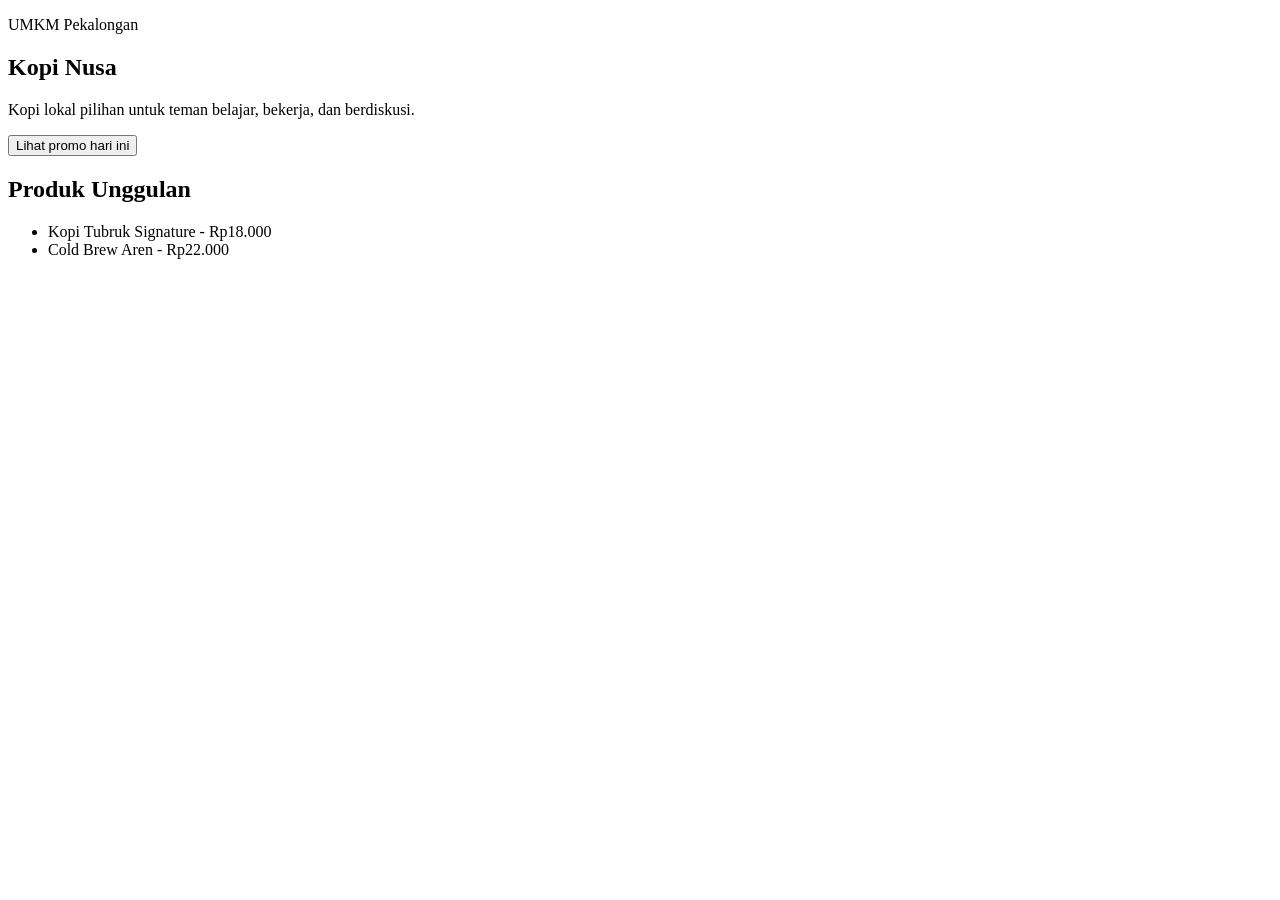
==== index.html @ a53672b3 "Initial commit" ====
<!doctype html>
<html lang="id">
  <head>
    <meta charset="utf-8" />
    <meta name="viewport" content="width=device-width, initial-scale=1" />
    <title>Kopi Nusa - Website UMKM</title>
    <link rel="stylesheet" href="css/style.css" />
  </head>
  <body>
    <main class="page">
      <section class="hero">
        <p class="eyebrow">UMKM Pekalongan</p>
        <h1>Kopi Nusa</h1>
        <p>Kopi lokal pilihan untuk teman belajar, bekerja, dan berdiskusi.</p>
        <button id="promoButton" type="button">Lihat promo hari ini</button>
      </section>

      <section aria-labelledby="produk-title">
        <h2 id="produk-title">Produk Unggulan</h2>
        <ul class="products">
          <li>Kopi Tubruk Signature - Rp18.000</li>
          <li>Cold Brew Aren - Rp22.000</li>
        </ul>
      </section>
    </main>
    <script src="js/script.js"></script>
  </body>
</html>
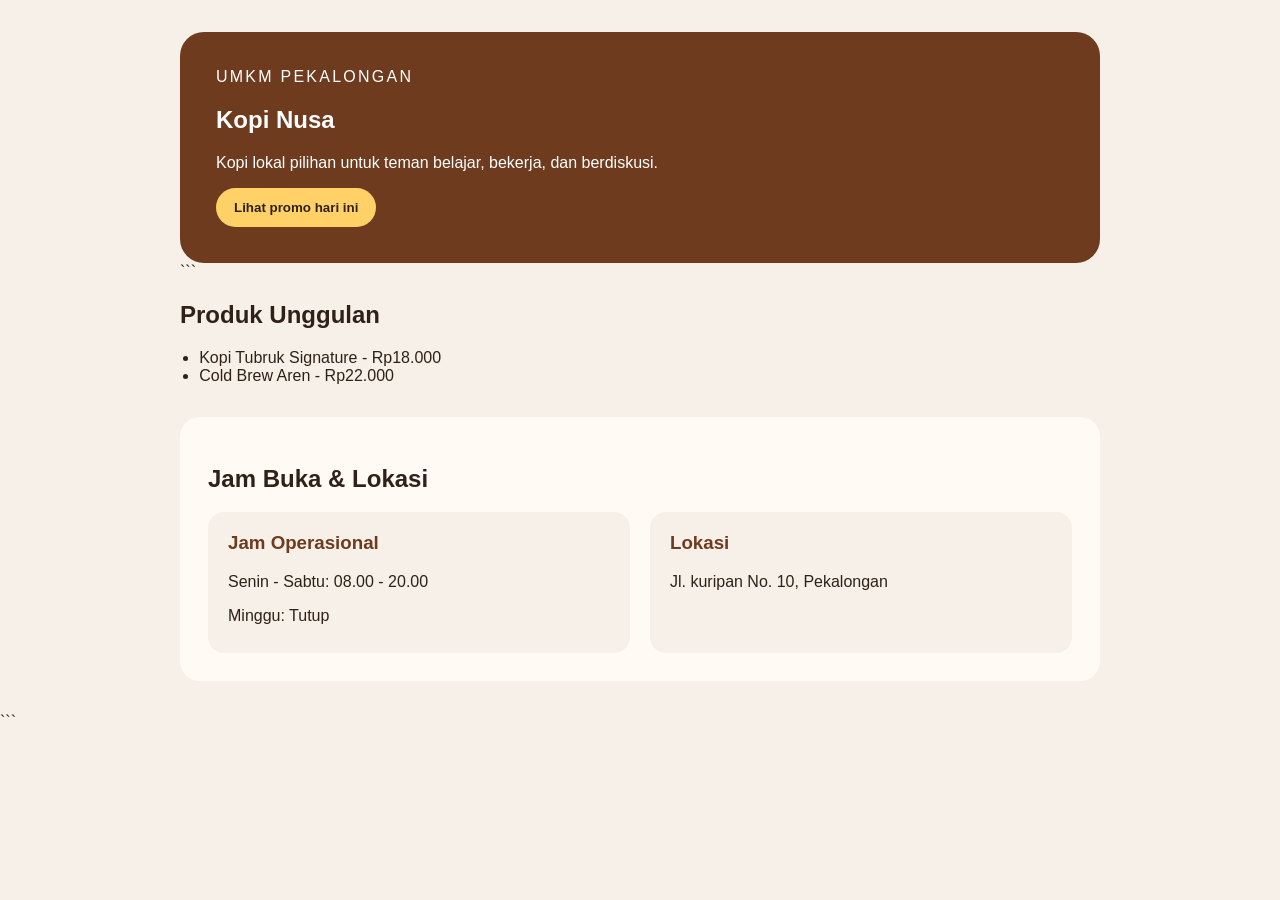
==== commit 30ff7f15: "Tambah informasi jam buka dan lokasi" ====
--- a/index.html
+++ b/index.html
@@ -1,4 +1,5 @@
 <!doctype html>
+
 <html lang="id">
   <head>
     <meta charset="utf-8" />
@@ -15,14 +16,35 @@
         <button id="promoButton" type="button">Lihat promo hari ini</button>
       </section>
 
-      <section aria-labelledby="produk-title">
-        <h2 id="produk-title">Produk Unggulan</h2>
-        <ul class="products">
-          <li>Kopi Tubruk Signature - Rp18.000</li>
-          <li>Cold Brew Aren - Rp22.000</li>
-        </ul>
-      </section>
-    </main>
-    <script src="js/script.js"></script>
+```
+  <section aria-labelledby="produk-title">
+    <h2 id="produk-title">Produk Unggulan</h2>
+    <ul class="products">
+      <li>Kopi Tubruk Signature - Rp18.000</li>
+      <li>Cold Brew Aren - Rp22.000</li>
+    </ul>
+  </section>
+
+  <section class="business-info-section" aria-labelledby="info-title">
+    <h2 id="info-title">Jam Buka & Lokasi</h2>
+
+    <div class="business-info">
+      <div class="info-card">
+        <h3>Jam Operasional</h3>
+        <p>Senin - Sabtu: 08.00 - 20.00</p>
+        <p>Minggu: Tutup</p>
+      </div>
+
+      <div class="info-card">
+        <h3>Lokasi</h3>
+        <p>Jl. kuripan No. 10, Pekalongan</p>
+      </div>
+    </div>
+  </section>
+</main>
+
+<script src="js/script.js"></script>
+```
+
   </body>
-</html>+</html>
--- a/css/style.css
+++ b/css/style.css
@@ -0,0 +1,69 @@
+body {
+  margin: 0;
+  color: #2f2118;
+  background: #f6f0e8;
+  font-family: Arial, sans-serif;
+}
+
+.page {
+  max-width: 920px;
+  margin: 0 auto;
+  padding: 32px 20px;
+}
+
+.hero {
+  padding: 36px;
+  color: white;
+  background: #6f3b1f;
+  border-radius: 24px;
+}
+
+.eyebrow {
+  margin: 0 0 8px;
+  letter-spacing: 0.14em;
+  text-transform: uppercase;
+}
+
+.products {
+  padding-left: 1.2rem;
+}
+
+button {
+  padding: 12px 18px;
+  color: #2f2118;
+  font-weight: 700;
+  cursor: pointer;
+  background: #ffd166;
+  border: 0;
+  border-radius: 999px;
+}
+
+.business-info-section {
+margin-top: 32px;
+padding: 28px;
+background: #fffaf3;
+border-radius: 20px;
+}
+
+.business-info {
+display: flex;
+gap: 20px;
+flex-wrap: wrap;
+}
+
+.info-card {
+flex: 1;
+min-width: 240px;
+padding: 20px;
+background: #f6f0e8;
+border-radius: 16px;
+}
+
+.info-card h3 {
+margin-top: 0;
+color: #6f3b1f;
+}
+
+.info-card p {
+margin-bottom: 8px;
+}
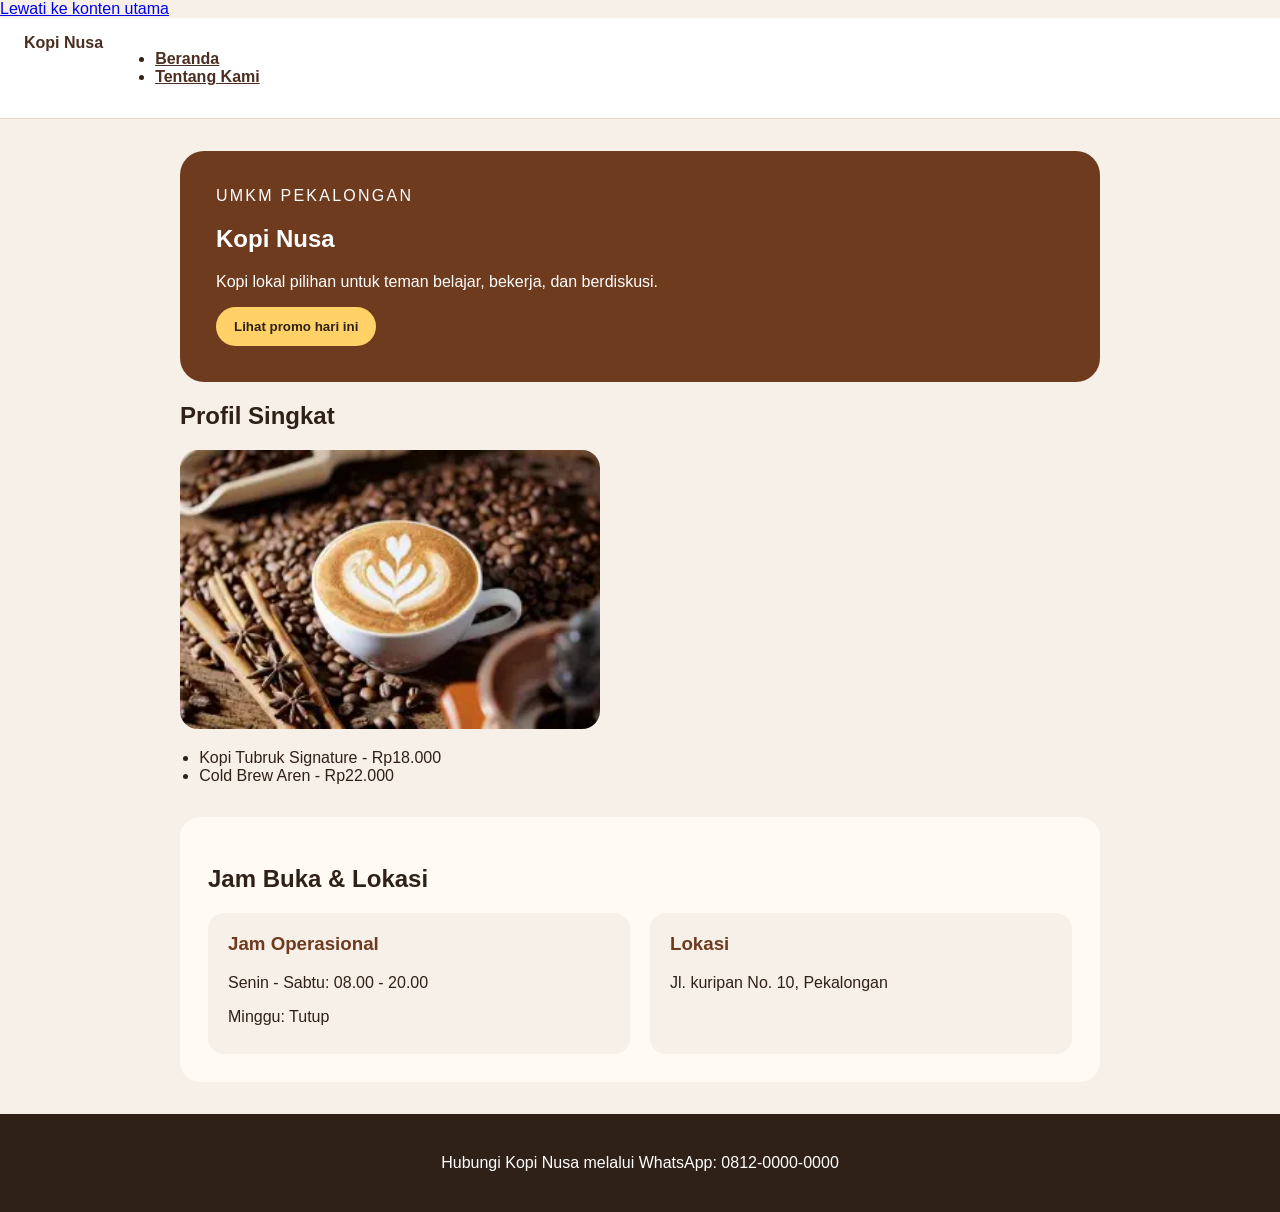
==== commit 8d060a1c: "menambahkan gambar dan halaman tentang" ====
--- a/index.html
+++ b/index.html
@@ -7,7 +7,18 @@
     <title>Kopi Nusa - Website UMKM</title>
     <link rel="stylesheet" href="css/style.css" />
   </head>
+  
   <body>
+  <a class="skip-link" href="#konten">Lewati ke konten utama</a>
+    <header class="site-header">
+      <nav class="nav" aria-label="Navigasi utama">
+        <a class="brand" href="index.html">Kopi Nusa</a>
+        <ul>
+          <li><a href="index.html">Beranda</a></li>
+          <li><a aria-current="page" href="tentang.html">Tentang Kami</a></li>
+        </ul>
+      </nav>
+    </header>
     <main class="page">
       <section class="hero">
         <p class="eyebrow">UMKM Pekalongan</p>
@@ -16,15 +27,16 @@
         <button id="promoButton" type="button">Lihat promo hari ini</button>
       </section>
 
-```
-  <section aria-labelledby="produk-title">
-    <h2 id="produk-title">Produk Unggulan</h2>
+       <section id="profil" aria-labelledby="profil-title">
+    <h2 id="profil-title">Profil Singkat</h2>
+    <img class="profile-image" src="image/kopi.webp" alt="Secangkir kopi hitam di atas meja kayu" />
+
+    </section>
     <ul class="products">
       <li>Kopi Tubruk Signature - Rp18.000</li>
       <li>Cold Brew Aren - Rp22.000</li>
     </ul>
-  </section>
-
+   
   <section class="business-info-section" aria-labelledby="info-title">
     <h2 id="info-title">Jam Buka & Lokasi</h2>
 
@@ -42,9 +54,12 @@
     </div>
   </section>
 </main>
+<footer id="kontak" class="site-footer">
+  <p>Hubungi Kopi Nusa melalui WhatsApp: 0812-0000-0000</p>
+</footer>
 
 <script src="js/script.js"></script>
-```
+
 
   </body>
-</html>
+</html>
--- a/css/style.css
+++ b/css/style.css
@@ -3,6 +3,40 @@
   color: #2f2118;
   background: #f6f0e8;
   font-family: Arial, sans-serif;
+}
+
+.site-header {
+  position: sticky;
+  top: 0;
+  display: flex;
+  justify-content: space-between;
+  gap: 16px;
+  align-items: center;
+  padding: 16px 24px;
+  background: white;
+  border-bottom: 1px solid #ead8c3;
+}
+
+.brand {
+  color: #4b2e21;
+  font-weight: 800;
+  text-decoration: none;
+}
+
+nav {
+  display: flex;
+  gap: 12px;
+  flex-wrap: wrap;
+}
+
+nav a {
+  color: #4b2e21;
+  font-weight: 700;
+}
+
+a:focus-visible {
+  outline: 3px solid #ffd166;
+  outline-offset: 4px;
 }
 
 .page {
@@ -23,6 +57,15 @@
   letter-spacing: 0.14em;
   text-transform: uppercase;
 }
+
+.profile-image {
+  width: 100%;
+  max-width: 420px;
+  border-radius: 18px;
+  object-fit: cover;
+}
+
+
 
 .products {
   padding-left: 1.2rem;
@@ -67,3 +110,10 @@
 .info-card p {
 margin-bottom: 8px;
 }
+
+.site-footer {
+  padding: 24px;
+  background: #2f2118;
+  color: white;
+  text-align: center;
+}
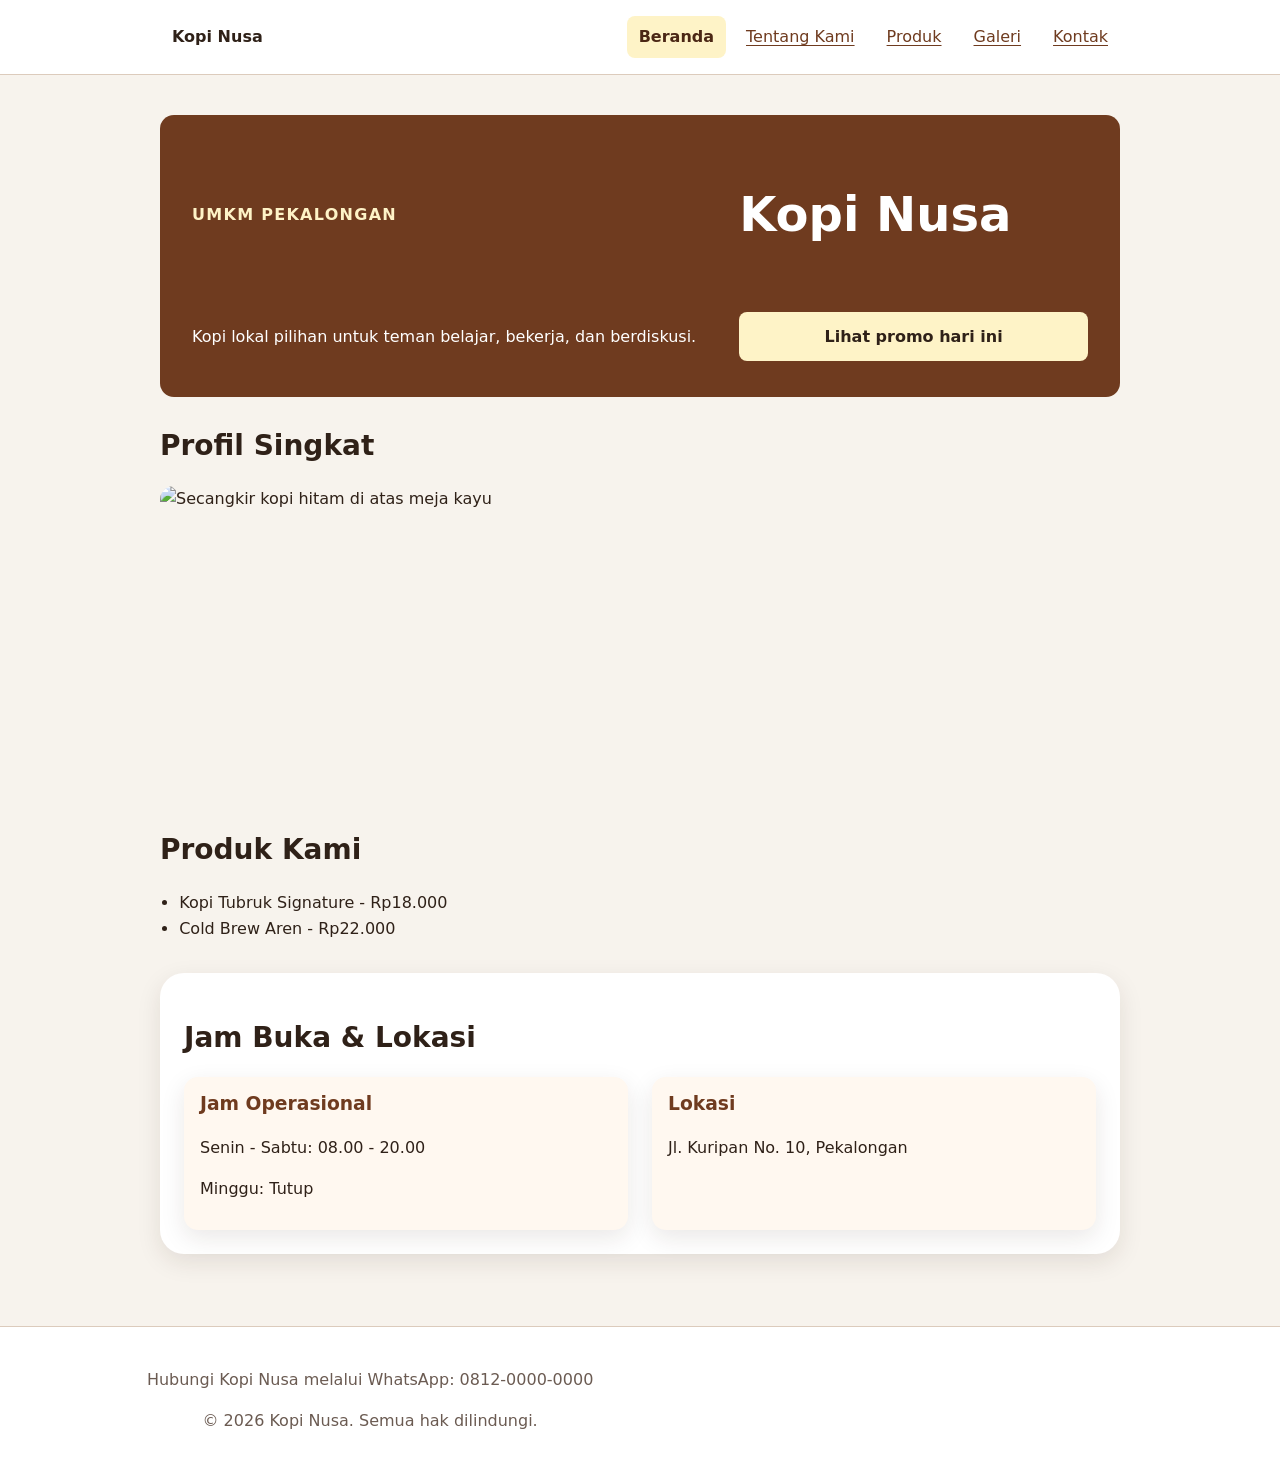
==== commit db33be15: "feat: terapkan responsive mobile-first" ====
--- a/index.html
+++ b/index.html
@@ -1,65 +1,90 @@
+
 <!doctype html>
-
 <html lang="id">
   <head>
     <meta charset="utf-8" />
+
+    <!-- Pengaturan tampilan responsif -->
     <meta name="viewport" content="width=device-width, initial-scale=1" />
+    
     <title>Kopi Nusa - Website UMKM</title>
     <link rel="stylesheet" href="css/style.css" />
   </head>
-  
+
   <body>
-  <a class="skip-link" href="#konten">Lewati ke konten utama</a>
+    <a class="skip-link" href="#konten">Lewati ke konten utama</a>
+
     <header class="site-header">
       <nav class="nav" aria-label="Navigasi utama">
         <a class="brand" href="index.html">Kopi Nusa</a>
         <ul>
-          <li><a href="index.html">Beranda</a></li>
-          <li><a aria-current="page" href="tentang.html">Tentang Kami</a></li>
+          <li><a aria-current="page" href="index.html">Beranda</a></li>
+          <li><a href="tentang.html">Tentang Kami</a></li>
+          <li><a href="produk.html">Produk</a></li>
+          <li><a href="galeri.html">Galeri</a></li>
+          <li><a href="kontak.html">Kontak</a></li>
         </ul>
       </nav>
     </header>
-    <main class="page">
+
+    <main id="konten" class="page">
       <section class="hero">
         <p class="eyebrow">UMKM Pekalongan</p>
         <h1>Kopi Nusa</h1>
-        <p>Kopi lokal pilihan untuk teman belajar, bekerja, dan berdiskusi.</p>
-        <button id="promoButton" type="button">Lihat promo hari ini</button>
+        <p>
+          Kopi lokal pilihan untuk teman belajar, bekerja, dan berdiskusi.
+        </p>
+        <button id="promoButton" type="button">
+          Lihat promo hari ini
+        </button>
       </section>
 
-       <section id="profil" aria-labelledby="profil-title">
-    <h2 id="profil-title">Profil Singkat</h2>
-    <img class="profile-image" src="image/kopi.webp" alt="Secangkir kopi hitam di atas meja kayu" />
+      <section id="profil" aria-labelledby="profil-title">
+        <h2 id="profil-title">Profil Singkat</h2>
+        <img
+          class="profile-image"
+          src="gallery/kopi.webp"
+          alt="Secangkir kopi hitam di atas meja kayu"
+        />
+      </section>
 
-    </section>
-    <ul class="products">
-      <li>Kopi Tubruk Signature - Rp18.000</li>
-      <li>Cold Brew Aren - Rp22.000</li>
-    </ul>
-   
-  <section class="business-info-section" aria-labelledby="info-title">
-    <h2 id="info-title">Jam Buka & Lokasi</h2>
+      <section aria-labelledby="produk-title">
+        <h2 id="produk-title">Produk Kami</h2>
+        <ul class="products">
+          <li>Kopi Tubruk Signature - Rp18.000</li>
+          <li>Cold Brew Aren - Rp22.000</li>
+        </ul>
+      </section>
 
-    <div class="business-info">
-      <div class="info-card">
-        <h3>Jam Operasional</h3>
-        <p>Senin - Sabtu: 08.00 - 20.00</p>
-        <p>Minggu: Tutup</p>
-      </div>
+      <section
+        class="business-info-section"
+        aria-labelledby="info-title"
+      >
+        <h2 id="info-title">Jam Buka &amp; Lokasi</h2>
 
-      <div class="info-card">
-        <h3>Lokasi</h3>
-        <p>Jl. kuripan No. 10, Pekalongan</p>
-      </div>
-    </div>
-  </section>
-</main>
-<footer id="kontak" class="site-footer">
-  <p>Hubungi Kopi Nusa melalui WhatsApp: 0812-0000-0000</p>
-</footer>
+        <div class="business-info">
+          <div class="info-card">
+            <h3>Jam Operasional</h3>
+            <p>Senin - Sabtu: 08.00 - 20.00</p>
+            <p>Minggu: Tutup</p>
+          </div>
 
-<script src="js/script.js"></script>
+          <div class="info-card">
+            <h3>Lokasi</h3>
+            <p>Jl. Kuripan No. 10, Pekalongan</p>
+          </div>
+        </div>
+      </section>
+    </main>
 
+    <footer id="kontak" class="site-footer">
+      <p>
+        Hubungi Kopi Nusa melalui WhatsApp:
+        0812-0000-0000
+      </p>
+      <p>&copy; 2026 Kopi Nusa. Semua hak dilindungi.</p>
+    </footer>
 
+    <script src="js/script.js"></script>
   </body>
-</html>+</html>
--- a/css/style.css
+++ b/css/style.css
@@ -1,119 +1,885 @@
+:root {
+  /* Color tokens */
+  --color-primary: #6f3b1f;
+  --color-primary-dark: #4b2e21;
+  --color-primary-strong: #4b2715;
+  --color-background: #f7f3ed;
+  --color-surface: #ffffff;
+  --color-surface-soft: #fff8f0;
+  --color-text: #2f2118;
+  --color-text-muted: #6b5b51;
+  --color-muted: #6b5b52;
+  --color-border: #dccbbc;
+  --color-accent: #ffd166;
+  --color-header: #ffffff;
+  --color-focus: #1d4ed8;
+
+  /* Spacing tokens */
+  --space-1: 0.5rem;
+  --space-2: 0.75rem;
+  --space-3: 1rem;
+  --space-4: 1.5rem;
+  --space-5: 2rem;
+
+  /* Radius tokens */
+  --radius-sm: 0.5rem;
+  --radius-md: 0.875rem;
+  --radius-lg: 24px;
+  --radius-pill: 999px;
+
+  /* Shadow token */
+  --shadow-card: 0 0.5rem 1.5rem rgb(47 33 24 / 0.1);
+}
+
+/* Box model */
+*,
+*::before,
+*::after {
+  box-sizing: border-box;
+}
+
+/* Base */
+html {
+  color-scheme: light;
+  scroll-behavior: smooth;
+  -webkit-text-size-adjust: 100%;
+}
+
 body {
   margin: 0;
-  color: #2f2118;
-  background: #f6f0e8;
-  font-family: Arial, sans-serif;
+  min-width: 0;
+  color: var(--color-text);
+  background: var(--color-background);
+  font-family: system-ui, -apple-system, BlinkMacSystemFont,
+    "Segoe UI", sans-serif;
+  font-size: 1rem;
+  line-height: 1.6;
+}
+
+/* Media responsif */
+img,
+video,
+iframe,
+svg {
+  max-width: 100%;
+}
+
+img,
+video {
+  display: block;
+  height: auto;
+}
+
+img {
+  border-radius: var(--radius-md);
+}
+
+.profile-image {
+  width: 100%;
+  max-width: 420px;
+  aspect-ratio: 4 / 3;
+  object-fit: cover;
+}
+
+/* Elemen dengan teks panjang */
+p,
+li,
+td,
+th,
+a,
+button,
+label {
+  overflow-wrap: anywhere;
+}
+
+/* Links */
+a {
+  color: var(--color-primary);
+  text-underline-offset: 0.2em;
+}
+
+a:hover {
+  color: var(--color-primary-strong);
+}
+
+/* Skip link */
+.skip-link {
+  position: absolute;
+  top: -5rem;
+  left: var(--space-3);
+  z-index: 1000;
+  max-width: calc(100% - 2rem);
+  padding: var(--space-2) var(--space-3);
+  color: var(--color-surface);
+  background: var(--color-text);
+  border-radius: var(--radius-sm);
+}
+
+.skip-link:focus {
+  top: var(--space-3);
+}
+
+/* Keyboard focus */
+:focus-visible {
+  outline: 3px solid var(--color-focus);
+  outline-offset: 3px;
+}
+
+/* Header and footer */
+.site-header,
+.site-footer,
+.footer {
+  padding: var(--space-3) var(--space-4);
+  background: var(--color-surface);
+  border-bottom: 1px solid var(--color-border);
 }
 
 .site-header {
   position: sticky;
   top: 0;
+  z-index: 100;
+}
+
+.site-footer,
+.footer {
+  margin-top: var(--space-5);
+  padding: var(--space-4);
+  color: var(--color-muted);
+  text-align: center;
+  border-top: 1px solid var(--color-border);
+  border-bottom: 0;
+}
+
+/* Navigation and page layout */
+.nav,
+.page {
+  width: min(100% - 2rem, 60rem);
+  margin-inline: auto;
+}
+
+.page {
+  min-width: 0;
+  padding-block: clamp(1.5rem, 4vw, 2.5rem);
+}
+
+/* Navigation: mobile first */
+.nav {
   display: flex;
-  justify-content: space-between;
-  gap: 16px;
-  align-items: center;
-  padding: 16px 24px;
-  background: white;
-  border-bottom: 1px solid #ead8c3;
+  flex-direction: column;
+  align-items: flex-start;
+  gap: var(--space-3);
 }
 
 .brand {
-  color: #4b2e21;
+  display: inline-block;
+  margin-bottom: 0;
+  color: var(--color-text);
   font-weight: 800;
   text-decoration: none;
 }
 
-nav {
+.nav ul {
   display: flex;
-  gap: 12px;
+  flex-direction: column;
   flex-wrap: wrap;
-}
-
-nav a {
-  color: #4b2e21;
+  gap: var(--space-1);
+  width: 100%;
+  padding: 0;
+  margin: 0;
+  list-style: none;
+}
+
+.nav li {
+  min-width: 0;
+  margin: 0;
+}
+
+.nav a {
+  display: inline-block;
+  max-width: 100%;
+  padding: var(--space-1) var(--space-2);
+  border-radius: var(--radius-sm);
+}
+
+.nav a[aria-current="page"] {
+  color: var(--color-primary-strong);
   font-weight: 700;
-}
-
-a:focus-visible {
-  outline: 3px solid #ffd166;
-  outline-offset: 4px;
-}
-
-.page {
-  max-width: 920px;
-  margin: 0 auto;
-  padding: 32px 20px;
-}
-
+  text-decoration: none;
+  background: #fef3c7;
+}
+
+/* Hero */
 .hero {
-  padding: 36px;
-  color: white;
-  background: #6f3b1f;
-  border-radius: 24px;
+  display: grid;
+  grid-template-columns: minmax(0, 1fr);
+  gap: var(--space-4);
+  min-width: 0;
+  padding: var(--space-4);
+  color: var(--color-surface);
+  background: var(--color-primary);
+  border-radius: var(--radius-md);
+}
+
+.hero .eyebrow {
+  color: #fef3c7;
+}
+
+/* Headings */
+h1,
+h2,
+h3 {
+  line-height: 1.2;
+  text-wrap: balance;
+  overflow-wrap: anywhere;
+}
+
+h1 {
+  font-size: clamp(2rem, 6vw, 3rem);
+}
+
+h2 {
+  font-size: clamp(1.35rem, 3vw, 1.75rem);
+}
+
+/* Readability */
+p,
+li {
+  max-width: 68ch;
 }
 
 .eyebrow {
-  margin: 0 0 8px;
-  letter-spacing: 0.14em;
+  color: var(--color-primary);
+  font-weight: 800;
+  letter-spacing: 0.08em;
   text-transform: uppercase;
 }
 
-.profile-image {
-  width: 100%;
-  max-width: 420px;
-  border-radius: 18px;
-  object-fit: cover;
-}
-
-
-
+/* Price */
+.price {
+  color: var(--color-primary-strong);
+  font-weight: 800;
+}
+
+/* Buttons */
+.button,
+button {
+  display: inline-block;
+  max-width: 100%;
+  padding: var(--space-2) var(--space-3);
+  color: var(--color-surface);
+  font: inherit;
+  font-weight: 700;
+  text-align: center;
+  text-decoration: none;
+  cursor: pointer;
+  background: var(--color-primary);
+  border: 0;
+  border-radius: var(--radius-sm);
+}
+
+.button:hover,
+button:hover {
+  color: var(--color-surface);
+  background: var(--color-primary-strong);
+}
+
+/* Hero button */
+.hero button {
+  color: var(--color-text);
+  background: #fef3c7;
+}
+
+.hero button:hover {
+  color: var(--color-text);
+  background: #fde68a;
+}
+
+/* Cards and forms */
+.product-card,
+.media-card,
+form {
+  min-width: 0;
+  margin-block: var(--space-3);
+  padding: var(--space-3);
+  background: var(--color-surface);
+  border: 1px solid var(--color-border);
+  border-radius: var(--radius-md);
+  box-shadow: var(--shadow-card);
+}
+
+/* Figures and captions */
+figure {
+  min-width: 0;
+  margin-inline: 0;
+  margin-bottom: var(--space-4);
+}
+
+figcaption,
+caption {
+  color: var(--color-muted);
+}
+
+figcaption {
+  margin-top: var(--space-2);
+}
+
+/* Products */
 .products {
   padding-left: 1.2rem;
 }
 
-button {
-  padding: 12px 18px;
-  color: #2f2118;
+/* Business information */
+.business-info-section {
+  min-width: 0;
+  margin-top: var(--space-5);
+  padding: var(--space-3);
+  background: var(--color-surface);
+  border-radius: var(--radius-lg);
+  box-shadow: var(--shadow-card);
+}
+
+.business-info {
+  display: flex;
+  flex-wrap: wrap;
+  gap: var(--space-4);
+  min-width: 0;
+}
+
+.info-card {
+  flex: 1 1 240px;
+  min-width: 0;
+  padding: var(--space-3);
+  background: var(--color-surface-soft);
+  border-radius: var(--radius-md);
+  box-shadow: var(--shadow-card);
+}
+
+.info-card h3 {
+  margin-top: 0;
+  color: var(--color-primary);
+}
+
+.info-card p {
+  margin-bottom: var(--space-2);
+}
+
+/* Tables */
+table {
+  width: 100%;
+  border-collapse: collapse;
+}
+
+caption {
+  margin-bottom: var(--space-2);
   font-weight: 700;
-  cursor: pointer;
-  background: #ffd166;
-  border: 0;
-  border-radius: 999px;
-}
-
-.business-info-section {
-margin-top: 32px;
-padding: 28px;
-background: #fffaf3;
-border-radius: 20px;
-}
-
-.business-info {
-display: flex;
-gap: 20px;
-flex-wrap: wrap;
-}
-
-.info-card {
-flex: 1;
-min-width: 240px;
-padding: 20px;
-background: #f6f0e8;
-border-radius: 16px;
-}
-
-.info-card h3 {
-margin-top: 0;
-color: #6f3b1f;
-}
-
-.info-card p {
-margin-bottom: 8px;
-}
-
-.site-footer {
-  padding: 24px;
-  background: #2f2118;
-  color: white;
-  text-align: center;
+  text-align: left;
+}
+
+th,
+td {
+  padding: var(--space-2);
+  text-align: left;
+  border: 1px solid var(--color-border);
+}
+
+th {
+  background: var(--color-surface-soft);
+}
+
+/* Responsive table wrapper */
+.table-scroll {
+  width: 100%;
+  max-width: 100%;
+  min-width: 0;
+  overflow-x: auto;
+  -webkit-overflow-scrolling: touch;
+  border-radius: var(--radius-md);
+}
+
+.table-scroll:focus-visible {
+  outline: 3px solid var(--color-focus);
+  outline-offset: 3px;
+}
+
+.table-scroll table {
+  width: 100%;
+  min-width: 40rem;
+  margin-block: 0;
+  background: var(--color-surface);
+  border: 1px solid var(--color-border);
+  border-radius: var(--radius-md);
+  box-shadow: var(--shadow-card);
+}
+
+/* Forms */
+form,
+pre {
+  min-width: 0;
+  padding: var(--space-3);
+  background: var(--color-surface);
+  border: 1px solid var(--color-border);
+  border-radius: var(--radius-md);
+  box-shadow: var(--shadow-card);
+}
+
+.field {
+  min-width: 0;
+  margin-bottom: var(--space-3);
+}
+
+.field label,
+legend {
+  display: block;
+  margin-bottom: var(--space-1);
+  font-weight: 700;
+}
+
+.field input,
+.field select,
+.field textarea {
+  display: block;
+  width: 100%;
+  min-width: 0;
+  max-width: 100%;
+  padding: var(--space-2);
+  color: var(--color-text);
+  font: inherit;
+  background: var(--color-surface);
+  border: 1px solid var(--color-border);
+  border-radius: var(--radius-sm);
+}
+
+input[type="radio"],
+input[type="checkbox"] {
+  width: auto;
+  accent-color: var(--color-primary);
+}
+
+fieldset {
+  min-width: 0;
+  margin: 0 0 var(--space-3);
+  padding: var(--space-3);
+  border: 1px solid var(--color-border);
+  border-radius: var(--radius-sm);
+}
+
+fieldset label {
+  display: block;
+  margin-bottom: var(--space-1);
+}
+
+#preview-form {
+  min-width: 0;
+  overflow-wrap: anywhere;
+  padding: var(--space-3);
+  white-space: pre-wrap;
+  background: var(--color-surface);
+  border: 1px solid var(--color-border);
+  border-radius: var(--radius-sm);
+}
+
+/* Gallery: mobile first */
+.gallery-list,
+.gallery-grid {
+  display: grid;
+  grid-template-columns: minmax(0, 1fr);
+  gap: var(--space-3);
+  min-width: 0;
+}
+
+.media-card {
+  min-width: 0;
+  margin: 0;
+  padding: var(--space-3);
+}
+
+.media-card img {
+  width: 100%;
+  aspect-ratio: 4 / 3;
+  object-fit: cover;
+  border-radius: var(--radius-md);
+}
+
+.media-card figcaption {
+  margin-top: var(--space-2);
+  color: var(--color-muted);
+}
+
+/* Product grid: mobile first */
+.product-grid {
+  display: grid;
+  grid-template-columns: minmax(0, 1fr);
+  align-items: stretch;
+  gap: var(--space-3);
+  min-width: 0;
+  margin-top: var(--space-4);
+}
+
+.product-grid .product-item {
+  position: relative;
+  display: flex;
+  flex-direction: column;
+  min-width: 0;
+  margin: 0;
+  padding: var(--space-4);
+  background: var(--color-surface);
+  border: 1px solid var(--color-border);
+  border-radius: var(--radius-md);
+  box-shadow: none;
+}
+
+.product-item h2 {
+  margin: 0 0 var(--space-3);
+  padding-right: var(--space-3);
+  color: var(--color-text);
+  font-size: clamp(1.2rem, 3vw, 1.5rem);
+  line-height: 1.3;
+}
+
+.product-item p {
+  margin: 0 0 var(--space-3);
+}
+
+.product-card-footer {
+  display: flex;
+  align-items: center;
+  justify-content: space-between;
+  flex-wrap: wrap;
+  gap: var(--space-2);
+  min-width: 0;
+  margin-top: auto;
+  padding-top: var(--space-2);
+}
+
+.product-item .price {
+  color: var(--color-text);
+  font-size: 1.125rem;
+}
+
+.product-item .button-detail {
+  display: inline-block;
+  padding: var(--space-2) var(--space-3);
+  color: var(--color-primary);
+  background: transparent;
+  border: 1px solid var(--color-primary);
+  border-radius: var(--radius-sm);
+  text-decoration: none;
+  white-space: normal;
+}
+
+.product-item .button-detail:hover {
+  color: var(--color-surface);
+  background: var(--color-primary);
+}
+
+.product-badge {
+  position: absolute;
+  top: var(--space-2);
+  right: var(--space-2);
+  max-width: calc(100% - 2rem);
+  padding: 0.25rem 0.65rem;
+  color: var(--color-text);
+  background: var(--color-accent);
+  border-radius: var(--radius-pill);
+  font-size: 0.875rem;
+  font-weight: 800;
+}
+
+/* Section spacing */
+#konten section + section {
+  margin-top: var(--space-5);
+}
+
+/* Audio */
+audio {
+  display: block;
+  max-width: 100%;
+}
+
+/* Breakpoint 1: navigasi dan galeri
+   Gejala: navigasi bertumpuk dan galeri terlalu sempit.
+   Hasil: navigasi dapat berjajar dan galeri memiliki 2 kolom. */
+@media (min-width: 42rem) {
+  .nav ul {
+    flex-direction: row;
+    width: auto;
+  }
+
+  .gallery-list,
+  .gallery-grid {
+    grid-template-columns: repeat(2, minmax(0, 1fr));
+  }
+}
+
+/* Breakpoint 2: kartu dan hero
+   Gejala: ruang horizontal mulai cukup untuk dua kolom.
+   Hasil: hero dan kartu produk memanfaatkan lebar layar. */
+@media (min-width: 48rem) {
+  .hero {
+    grid-template-columns: minmax(0, 1.2fr) minmax(0, 0.8fr);
+    padding: var(--space-5);
+  }
+
+  .product-grid {
+    grid-template-columns: repeat(2, minmax(0, 1fr));
+  }
+
+  .business-info-section {
+    padding: var(--space-4);
+  }
+}
+
+/* Breakpoint 3: desktop lebar */
+@media (min-width: 60rem) {
+  .nav {
+    flex-direction: row;
+    align-items: center;
+    justify-content: space-between;
+  }
+
+  .product-grid {
+    grid-template-columns: repeat(3, minmax(0, 1fr));
+  }
+}
+
+/* Layar sempit dan ponsel */
+@media (max-width: 600px) {
+  .site-header,
+  .site-footer,
+  .footer {
+    padding-inline: var(--space-2);
+  }
+
+  .hero {
+    padding: var(--space-3);
+  }
+
+  .business-info-section {
+    padding: var(--space-3);
+  }
+
+  .info-card {
+    flex-basis: 100%;
+  }
+
+  th,
+  td {
+    padding: var(--space-1);
+  }
+}
+
+/* Reduced motion accessibility */
+@media (prefers-reduced-motion: reduce) {
+  html {
+    scroll-behavior: auto;
+  }
+
+  *,
+  *::before,
+  *::after {
+    animation-duration: 0.01ms !important;
+    animation-iteration-count: 1 !important;
+    transition-duration: 0.01ms !important;
+  }
+}
+
+/* Mencegah elemen anak melampaui lebar parent */
+body {
+  min-width: 0;
+}
+
+.page {
+  width: min(100% - 2rem, 60rem);
+  padding-block: clamp(1.5rem, 4vw, 2.5rem);
+}
+
+img,
+video,
+iframe {
+  max-width: 100%;
+}
+
+img {
+  height: auto;
+}
+
+/* Ukuran teks fluida */
+h1 {
+  font-size: clamp(2rem, 5vw + 0.5rem, 3rem);
+}
+
+.product-item h2 {
+  font-size: clamp(1.15rem, 1.5vw + 0.75rem, 1.5rem);
+}
+
+/* Hero: satu kolom secara default */
+.hero {
+  display: grid;
+  grid-template-columns: minmax(0, 1fr);
+  gap: var(--space-4);
+  min-width: 0;
+}
+
+.hero-content,
+.hero-media {
+  min-width: 0;
+}
+
+.hero-media img {
+  display: block;
+  width: 100%;
+  aspect-ratio: 4 / 3;
+  object-fit: cover;
+}
+
+/* Grid produk: satu kolom di layar sempit */
+.product-grid {
+  grid-template-columns: minmax(0, 1fr);
+}
+
+.product-item {
+  min-width: 0;
+  overflow-wrap: anywhere;
+}
+
+.product-item .product-card-footer {
+  min-width: 0;
+}
+
+/* Galeri menggunakan nama class dari HTML */
+.gallery-list {
+  display: grid;
+  grid-template-columns: minmax(0, 1fr);
+  gap: var(--space-3);
+}
+
+.media-card {
+  min-width: 0;
+}
+
+.media-card img {
+  display: block;
+  width: 100%;
+  aspect-ratio: 4 / 3;
+  height: auto;
+  object-fit: cover;
+}
+
+/* Tabel hanya scroll di area tabel, bukan seluruh halaman */
+.table-scroll {
+  width: 100%;
+  max-width: 100%;
+  min-width: 0;
+  overflow-x: auto;
+  overscroll-behavior-x: contain;
+  -webkit-overflow-scrolling: touch;
+}
+
+.table-scroll table {
+  width: 100%;
+  min-width: 40rem;
+  margin-block: 0;
+}
+
+/* Form tidak boleh melampaui layar */
+form,
+fieldset,
+.field,
+.field input,
+.field select,
+.field textarea,
+#preview-form {
+  min-width: 0;
+  max-width: 100%;
+}
+
+.field input,
+.field select,
+.field textarea {
+  width: 100%;
+}
+
+#preview-form {
+  overflow-wrap: anywhere;
+}
+
+/* Breakpoint 1: navigasi dan galeri mulai melebar */
+@media (min-width: 42rem) {
+  .nav {
+    align-items: flex-start;
+  }
+
+  .nav ul {
+    flex-direction: row;
+  }
+
+  .gallery-list {
+    grid-template-columns: repeat(2, minmax(0, 1fr));
+  }
+}
+
+/* Breakpoint 2: hero dan produk untuk layar medium */
+@media (min-width: 48rem) {
+  .hero {
+    grid-template-columns: minmax(0, 1.2fr) minmax(0, 0.8fr);
+    align-items: center;
+  }
+
+  .product-grid {
+    grid-template-columns: repeat(2, minmax(0, 1fr));
+  }
+}
+
+/* Breakpoint 3: navigasi dan produk untuk layar lebar */
+@media (min-width: 60rem) {
+  .nav {
+    flex-direction: row;
+    align-items: center;
+    justify-content: space-between;
+  }
+
+  .product-grid {
+    grid-template-columns: repeat(3, minmax(0, 1fr));
+  }
+}
+
+/* Tetap nyaman pada layar kecil dan orientasi landscape */
+@media (max-width: 26rem) {
+  .site-header {
+    padding-inline: 0.5rem;
+  }
+
+  .nav,
+  .page {
+    width: min(100% - 1rem, 60rem);
+  }
+
+  .product-grid .product-item {
+    padding: var(--space-3);
+  }
+
+  .product-badge {
+    max-width: calc(100% - 1rem);
+    overflow-wrap: anywhere;
+  }
+
+  th,
+  td {
+    padding: 0.4rem;
+  }
+}
+
+/* Aksesibilitas: kurangi animasi jika diminta pengguna */
+@media (prefers-reduced-motion: reduce) {
+  html {
+    scroll-behavior: auto;
+  }
+
+  *,
+  *::before,
+  *::after {
+    animation-duration: 0.01ms !important;
+    animation-iteration-count: 1 !important;
+    transition-duration: 0.01ms !important;
+  }
 }
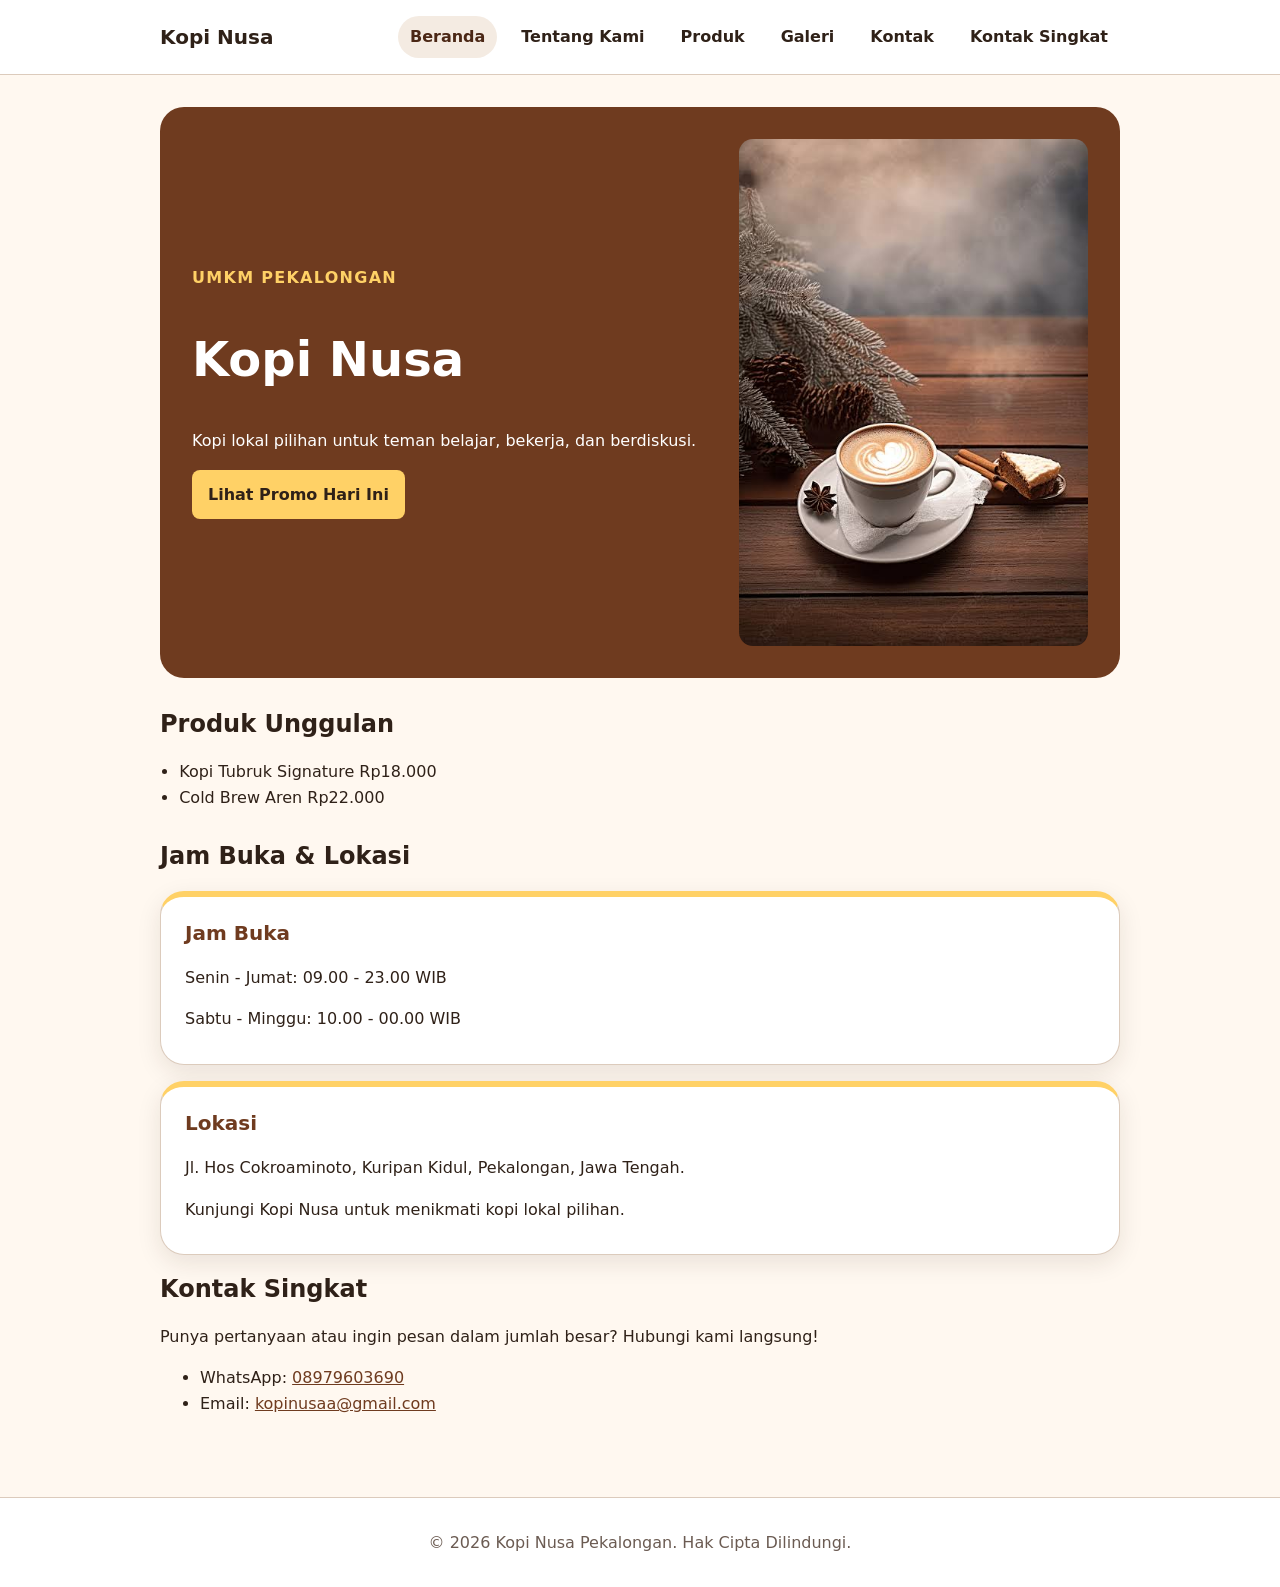
==== commit 551d1fad: "Update website Kopi Nusa" ====
--- a/index.html
+++ b/index.html
@@ -1,90 +1,186 @@
 
 <!doctype html>
 <html lang="id">
-  <head>
-    <meta charset="utf-8" />
+<head>
+  <meta charset="utf-8">
+  <meta name="viewport" content="width=device-width, initial-scale=1">
 
-    <!-- Pengaturan tampilan responsif -->
-    <meta name="viewport" content="width=device-width, initial-scale=1" />
-    
-    <title>Kopi Nusa - Website UMKM</title>
-    <link rel="stylesheet" href="css/style.css" />
-  </head>
+  <title>Beranda - Kopi Nusa</title>
 
-  <body>
-    <a class="skip-link" href="#konten">Lewati ke konten utama</a>
+  <link rel="stylesheet" href="css/style.css">
+  <script src="js/app.js" defer></script>
+</head>
 
-    <header class="site-header">
-      <nav class="nav" aria-label="Navigasi utama">
-        <a class="brand" href="index.html">Kopi Nusa</a>
-        <ul>
-          <li><a aria-current="page" href="index.html">Beranda</a></li>
-          <li><a href="tentang.html">Tentang Kami</a></li>
-          <li><a href="produk.html">Produk</a></li>
-          <li><a href="galeri.html">Galeri</a></li>
-          <li><a href="kontak.html">Kontak</a></li>
-        </ul>
-      </nav>
-    </header>
+<body>
 
-    <main id="konten" class="page">
-      <section class="hero">
+  <a class="skip-link" href="#konten">
+    Lewati ke konten utama
+  </a>
+
+  <!-- HEADER -->
+  <header class="site-header">
+    <nav class="nav" aria-label="Navigasi utama">
+
+      <a class="brand" href="index.html">Kopi Nusa</a>
+
+      <input
+        type="checkbox"
+        id="nav-toggle"
+        class="nav-toggle-input"
+        aria-controls="menu-utama"
+      >
+
+      <label for="nav-toggle" class="nav-toggle-label">
+        <span class="nav-toggle-icon" aria-hidden="true"></span>
+        <span>Menu</span>
+      </label>
+
+      <ul id="menu-utama" class="nav-links">
+        <li><a href="index.html" aria-current="page" class="active">Beranda</a></li>
+        <li><a href="tentang.html">Tentang Kami</a></li>
+        <li><a href="produk.html">Produk</a></li>
+        <li><a href="galeri.html">Galeri</a></li>
+        <li><a href="kontak.html">Kontak</a></li>
+        <li><a href="#kontak">Kontak Singkat</a></li>
+      </ul>
+
+    </nav>
+  </header>
+
+  <!-- KONTEN UTAMA -->
+  <main id="konten" class="page">
+
+    <!-- HERO -->
+    <section class="hero">
+
+      <div class="hero-content">
+
         <p class="eyebrow">UMKM Pekalongan</p>
-        <h1>Kopi Nusa</h1>
+
+        <h1 id="hero-title">Kopi Nusa</h1>
+
         <p>
-          Kopi lokal pilihan untuk teman belajar, bekerja, dan berdiskusi.
+          Kopi lokal pilihan untuk teman belajar,
+          bekerja, dan berdiskusi.
         </p>
+
         <button id="promoButton" type="button">
-          Lihat promo hari ini
+          Lihat Promo Hari Ini
         </button>
-      </section>
 
-      <section id="profil" aria-labelledby="profil-title">
-        <h2 id="profil-title">Profil Singkat</h2>
-        <img
-          class="profile-image"
-          src="gallery/kopi.webp"
-          alt="Secangkir kopi hitam di atas meja kayu"
-        />
-      </section>
+        <p id="promoText" class="promo-text">
+          Promo Spesial: Beli 2 Gratis 1, khusus hari ini!
+        </p>
 
-      <section aria-labelledby="produk-title">
-        <h2 id="produk-title">Produk Kami</h2>
-        <ul class="products">
-          <li>Kopi Tubruk Signature - Rp18.000</li>
-          <li>Cold Brew Aren - Rp22.000</li>
-        </ul>
-      </section>
+      </div>
 
-      <section
-        class="business-info-section"
-        aria-labelledby="info-title"
+      <!-- GAMBAR HERO -->
+      <img
+        src="images.jpg"
+        width="1024"
+        height="683"
+        alt="Ilustrasi etalase Kopi Nusa dengan berbagai pilihan biji kopi lokal"
+        class="hero-image"
       >
-        <h2 id="info-title">Jam Buka &amp; Lokasi</h2>
 
-        <div class="business-info">
-          <div class="info-card">
-            <h3>Jam Operasional</h3>
-            <p>Senin - Sabtu: 08.00 - 20.00</p>
-            <p>Minggu: Tutup</p>
-          </div>
+    </section>
 
-          <div class="info-card">
-            <h3>Lokasi</h3>
-            <p>Jl. Kuripan No. 10, Pekalongan</p>
-          </div>
-        </div>
-      </section>
-    </main>
+    <!-- PRODUK UNGGULAN -->
+    <section aria-labelledby="produk-title">
 
-    <footer id="kontak" class="site-footer">
+      <h2 id="produk-title">Produk Unggulan</h2>
+
+      <ul class="products">
+        <li>Kopi Tubruk Signature Rp18.000</li>
+        <li>Cold Brew Aren Rp22.000</li>
+      </ul>
+
+    </section>
+
+    <!-- JAM BUKA DAN LOKASI -->
+    <section class="info-section" aria-labelledby="info-title">
+
+      <h2 id="info-title">Jam Buka & Lokasi</h2>
+
+      <div class="info-container">
+
+        <article class="info-card">
+
+          <h3>Jam Buka</h3>
+
+          <p>Senin - Jumat: 09.00 - 23.00 WIB</p>
+
+          <p>Sabtu - Minggu: 10.00 - 00.00 WIB</p>
+
+        </article>
+
+        <article class="info-card">
+
+          <h3>Lokasi</h3>
+
+          <p>
+            Jl. Hos Cokroaminoto, Kuripan Kidul,
+            Pekalongan, Jawa Tengah.
+          </p>
+
+          <p>
+            Kunjungi Kopi Nusa untuk menikmati
+            kopi lokal pilihan.
+          </p>
+
+        </article>
+
+      </div>
+
+    </section>
+
+    <!-- KONTAK SINGKAT -->
+    <section id="kontak" aria-labelledby="kontak-title">
+
+      <h2 id="kontak-title">Kontak Singkat</h2>
+
       <p>
-        Hubungi Kopi Nusa melalui WhatsApp:
-        0812-0000-0000
+        Punya pertanyaan atau ingin pesan dalam jumlah besar?
+        Hubungi kami langsung!
       </p>
-      <p>&copy; 2026 Kopi Nusa. Semua hak dilindungi.</p>
-    </footer>
 
-    <script src="js/script.js"></script>
-  </body>
+      <ul>
+
+        <li>
+          WhatsApp:
+          <a
+            href="https://wa.me/628979603690"
+            target="_blank"
+            rel="noopener noreferrer"
+          >
+            08979603690
+          </a>
+        </li>
+
+        <li>
+          Email:
+          <a href="mailto:kopinusaa@gmail.com">
+            kopinusaa@gmail.com
+          </a>
+        </li>
+
+      </ul>
+
+    </section>
+
+  </main>
+
+  <!-- FOOTER -->
+  <footer class="site-footer">
+
+    <p>
+      &copy; 2026 Kopi Nusa Pekalongan.
+      Hak Cipta Dilindungi.
+    </p>
+
+  </footer>
+
+  <script src="js/script.js"></script>
+
+</body>
 </html>
--- a/css/style.css
+++ b/css/style.css
@@ -1,156 +1,117 @@
 :root {
-  /* Color tokens */
   --color-primary: #6f3b1f;
-  --color-primary-dark: #4b2e21;
   --color-primary-strong: #4b2715;
-  --color-background: #f7f3ed;
+  --color-text: #2f2118;
+  --color-muted: #6b5b52;
   --color-surface: #ffffff;
   --color-surface-soft: #fff8f0;
-  --color-text: #2f2118;
-  --color-text-muted: #6b5b51;
-  --color-muted: #6b5b52;
   --color-border: #dccbbc;
+  --color-focus: #1d4ed8;
+
   --color-accent: #ffd166;
-  --color-header: #ffffff;
-  --color-focus: #1d4ed8;
-
-  /* Spacing tokens */
+  --color-accent-strong: #ffb703;
+  --color-accent-soft: #fef3c7;
+  --color-tint: #f4ebe2;
+  --color-tint-strong: #ebdfd2;
+  --color-on-accent: #2f2118;
+
   --space-1: 0.5rem;
   --space-2: 0.75rem;
   --space-3: 1rem;
   --space-4: 1.5rem;
   --space-5: 2rem;
 
-  /* Radius tokens */
   --radius-sm: 0.5rem;
   --radius-md: 0.875rem;
-  --radius-lg: 24px;
+  --radius-lg: 1.5rem;
   --radius-pill: 999px;
-
-  /* Shadow token */
   --shadow-card: 0 0.5rem 1.5rem rgb(47 33 24 / 0.1);
 }
 
-/* Box model */
 *,
 *::before,
 *::after {
   box-sizing: border-box;
 }
 
-/* Base */
 html {
   color-scheme: light;
-  scroll-behavior: smooth;
-  -webkit-text-size-adjust: 100%;
 }
 
 body {
   margin: 0;
-  min-width: 0;
   color: var(--color-text);
-  background: var(--color-background);
-  font-family: system-ui, -apple-system, BlinkMacSystemFont,
-    "Segoe UI", sans-serif;
+  background: var(--color-surface-soft);
+  font-family: system-ui, -apple-system, BlinkMacSystemFont, "Segoe UI", sans-serif;
   font-size: 1rem;
   line-height: 1.6;
 }
 
-/* Media responsif */
-img,
-video,
-iframe,
-svg {
+img {
   max-width: 100%;
-}
-
-img,
-video {
-  display: block;
   height: auto;
 }
 
-img {
-  border-radius: var(--radius-md);
-}
-
-.profile-image {
-  width: 100%;
-  max-width: 420px;
-  aspect-ratio: 4 / 3;
-  object-fit: cover;
-}
-
-/* Elemen dengan teks panjang */
-p,
-li,
-td,
-th,
-a,
-button,
-label {
-  overflow-wrap: anywhere;
-}
-
-/* Links */
 a {
   color: var(--color-primary);
-  text-underline-offset: 0.2em;
 }
 
 a:hover {
   color: var(--color-primary-strong);
 }
 
-/* Skip link */
+audio {
+  max-width: 100%;
+}
+
+:focus-visible {
+  outline: 3px solid var(--color-focus);
+  outline-offset: 3px;
+}
+
+.hero :focus-visible {
+  outline-color: var(--color-accent);
+}
+
 .skip-link {
   position: absolute;
   top: -5rem;
   left: var(--space-3);
-  z-index: 1000;
-  max-width: calc(100% - 2rem);
+  z-index: 100;
   padding: var(--space-2) var(--space-3);
   color: var(--color-surface);
+  font-weight: 700;
+  text-decoration: none;
   background: var(--color-text);
-  border-radius: var(--radius-sm);
 }
 
 .skip-link:focus {
   top: var(--space-3);
 }
 
-/* Keyboard focus */
-:focus-visible {
-  outline: 3px solid var(--color-focus);
-  outline-offset: 3px;
-}
-
-/* Header and footer */
 .site-header,
-.site-footer,
-.footer {
+footer {
   padding: var(--space-3) var(--space-4);
   background: var(--color-surface);
   border-bottom: 1px solid var(--color-border);
 }
 
-.site-header {
-  position: sticky;
-  top: 0;
-  z-index: 100;
-}
-
-.site-footer,
-.footer {
+footer {
   margin-top: var(--space-5);
-  padding: var(--space-4);
   color: var(--color-muted);
   text-align: center;
   border-top: 1px solid var(--color-border);
   border-bottom: 0;
 }
 
-/* Navigation and page layout */
+footer p {
+  margin-inline: auto;
+}
+
+.site-header {
+  padding-inline: 0;
+}
+
 .nav,
 .page {
   width: min(100% - 2rem, 60rem);
@@ -158,79 +119,147 @@
 }
 
 .page {
-  min-width: 0;
-  padding-block: clamp(1.5rem, 4vw, 2.5rem);
-}
-
-/* Navigation: mobile first */
+  padding-block: var(--space-5);
+}
+
 .nav {
   display: flex;
-  flex-direction: column;
-  align-items: flex-start;
+  flex-wrap: wrap;
   gap: var(--space-3);
+  align-items: center;
+  justify-content: space-between;
 }
 
 .brand {
   display: inline-block;
   margin-bottom: 0;
   color: var(--color-text);
+  font-size: 1.25rem;
   font-weight: 800;
   text-decoration: none;
 }
 
 .nav ul {
-  display: flex;
+  display: none;
   flex-direction: column;
-  flex-wrap: wrap;
-  gap: var(--space-1);
-  width: 100%;
+  flex-basis: 100%;
+  gap: var(--space-2);
   padding: 0;
   margin: 0;
   list-style: none;
 }
 
+.nav-toggle-input {
+  position: absolute;
+  width: 1px;
+  height: 1px;
+  margin: -1px;
+  overflow: hidden;
+  clip-path: inset(50%);
+  white-space: nowrap;
+}
+
+.nav-toggle-label {
+  display: inline-flex;
+  align-items: center;
+  gap: var(--space-2);
+  min-height: 2.75rem;
+  padding: var(--space-1) var(--space-3);
+  color: var(--color-text);
+  font-weight: 700;
+  cursor: pointer;
+  background: var(--color-surface-soft);
+  border: 1px solid var(--color-border);
+  border-radius: var(--radius-pill);
+}
+
+.nav-toggle-label:hover,
+.nav-toggle-input:checked + .nav-toggle-label {
+  background: var(--color-tint);
+}
+
+.nav-toggle-input:focus-visible + .nav-toggle-label {
+  outline: 3px solid var(--color-focus);
+  outline-offset: 3px;
+}
+
+.nav-toggle-input:checked ~ .nav-links {
+  display: flex;
+}
+
+.nav-toggle-icon,
+.nav-toggle-icon::before,
+.nav-toggle-icon::after {
+  display: block;
+  width: 1.25rem;
+  height: 2px;
+  background: currentcolor;
+  border-radius: 2px;
+}
+
+.nav-toggle-icon {
+  position: relative;
+}
+
+.nav-toggle-icon::before,
+.nav-toggle-icon::after {
+  position: absolute;
+  left: 0;
+  content: "";
+}
+
+.nav-toggle-icon::before {
+  top: -0.4rem;
+}
+
+.nav-toggle-icon::after {
+  top: 0.4rem;
+}
+
+.nav-toggle-input:checked + .nav-toggle-label .nav-toggle-icon {
+  background: transparent;
+}
+
+.nav-toggle-input:checked + .nav-toggle-label .nav-toggle-icon::before {
+  top: 0;
+  transform: rotate(45deg);
+}
+
+.nav-toggle-input:checked + .nav-toggle-label .nav-toggle-icon::after {
+  top: 0;
+  transform: rotate(-45deg);
+}
+
 .nav li {
-  min-width: 0;
+  display: inline-block;
   margin: 0;
 }
 
-.nav a {
+.nav ul a {
   display: inline-block;
-  max-width: 100%;
   padding: var(--space-1) var(--space-2);
+  color: var(--color-text);
+  font-weight: 700;
+  text-decoration: none;
   border-radius: var(--radius-sm);
+}
+
+.nav ul a:hover {
+  color: var(--color-primary-strong);
+  background: var(--color-surface-soft);
 }
 
 .nav a[aria-current="page"] {
   color: var(--color-primary-strong);
-  font-weight: 700;
-  text-decoration: none;
-  background: #fef3c7;
-}
-
-/* Hero */
-.hero {
-  display: grid;
-  grid-template-columns: minmax(0, 1fr);
-  gap: var(--space-4);
-  min-width: 0;
-  padding: var(--space-4);
-  color: var(--color-surface);
-  background: var(--color-primary);
-  border-radius: var(--radius-md);
-}
-
-.hero .eyebrow {
-  color: #fef3c7;
-}
-
-/* Headings */
+  background: var(--color-tint);
+  border-radius: var(--radius-pill);
+}
+
 h1,
 h2,
 h3 {
   line-height: 1.2;
   text-wrap: balance;
-  overflow-wrap: anywhere;
 }
 
 h1 {
@@ -238,38 +267,55 @@
 }
 
 h2 {
-  font-size: clamp(1.35rem, 3vw, 1.75rem);
-}
-
-/* Readability */
+  font-size: 1.5rem;
+}
+
+h3 {
+  font-size: 1.25rem;
+}
+
 p,
 li {
   max-width: 68ch;
 }
 
 .eyebrow {
+  margin: 0 0 var(--space-1);
   color: var(--color-primary);
   font-weight: 800;
   letter-spacing: 0.08em;
   text-transform: uppercase;
 }
 
-/* Price */
-.price {
-  color: var(--color-primary-strong);
-  font-weight: 800;
-}
-
-/* Buttons */
-.button,
-button {
+.hero {
+  margin-bottom: var(--space-5);
+  padding: clamp(var(--space-3), 4vw, var(--space-5));
+  color: var(--color-surface);
+  background: var(--color-primary);
+  border-radius: var(--radius-lg);
+  display: grid;
+  grid-template-columns: 1fr;
+  gap: var(--space-4);
+  align-items: center;
+}
+
+.hero .eyebrow {
+  color: var(--color-accent);
+}
+
+.hero-image {
+  width: 100%;
+  margin-bottom: 0;
+  border-radius: var(--radius-md);
+}
+
+button,
+.button {
   display: inline-block;
-  max-width: 100%;
   padding: var(--space-2) var(--space-3);
   color: var(--color-surface);
   font: inherit;
   font-weight: 700;
-  text-align: center;
   text-decoration: none;
   cursor: pointer;
   background: var(--color-primary);
@@ -277,28 +323,37 @@
   border-radius: var(--radius-sm);
 }
 
-.button:hover,
-button:hover {
+button:hover,
+.button:hover {
   color: var(--color-surface);
   background: var(--color-primary-strong);
 }
 
-/* Hero button */
 .hero button {
-  color: var(--color-text);
-  background: #fef3c7;
+  color: var(--color-on-accent);
+  background: var(--color-accent);
 }
 
 .hero button:hover {
-  color: var(--color-text);
-  background: #fde68a;
-}
-
-/* Cards and forms */
+  color: var(--color-on-accent);
+  background: var(--color-accent-strong);
+}
+
+.promo-text {
+  display: none;
+  margin-top: var(--space-4);
+  padding: var(--space-3) var(--space-4);
+  color: var(--color-on-accent);
+  font-weight: 700;
+  background: var(--color-accent);
+  border-radius: var(--radius-sm);
+}
+
+.info-card,
+.media-card,
 .product-card,
-.media-card,
+table,
 form {
-  min-width: 0;
   margin-block: var(--space-3);
   padding: var(--space-3);
   background: var(--color-surface);
@@ -307,11 +362,32 @@
   box-shadow: var(--shadow-card);
 }
 
-/* Figures and captions */
+.info-card {
+  padding: var(--space-4);
+  border-top: 0.4rem solid var(--color-accent);
+  border-radius: var(--radius-lg);
+}
+
+.info-card h3 {
+  margin-top: 0;
+  color: var(--color-primary);
+}
+
+.info-card p {
+  margin-bottom: var(--space-1);
+}
+
+.products {
+  padding-left: 1.2rem;
+  margin-bottom: var(--space-5);
+}
+
 figure {
-  min-width: 0;
   margin-inline: 0;
-  margin-bottom: var(--space-4);
+}
+
+.media-card img {
+  border-radius: var(--radius-sm);
 }
 
 figcaption,
@@ -319,54 +395,75 @@
   color: var(--color-muted);
 }
 
-figcaption {
-  margin-top: var(--space-2);
-}
-
-/* Products */
-.products {
-  padding-left: 1.2rem;
-}
-
-/* Business information */
-.business-info-section {
-  min-width: 0;
-  margin-top: var(--space-5);
-  padding: var(--space-3);
-  background: var(--color-surface);
-  border-radius: var(--radius-lg);
-  box-shadow: var(--shadow-card);
-}
-
-.business-info {
+.product-grid,
+.gallery-grid {
+  display: grid;
+  grid-template-columns: 1fr;
+  gap: var(--space-3);
+}
+
+.product-card {
+  position: relative;
   display: flex;
+  flex-direction: column;
+  gap: var(--space-2);
+  padding-inline: max(var(--space-3), 2vw);
+  padding-top: calc(var(--space-5) + var(--space-2));
+}
+
+.product-card h3,
+.product-card p {
+  margin-block: 0;
+}
+
+.product-grid .product-card,
+.gallery-grid .media-card {
+  margin-block: 0;
+}
+
+.product-badge {
+  position: absolute;
+  inset-block-start: var(--space-2);
+  inset-inline-end: var(--space-2);
+  padding: 0.25rem var(--space-2);
+  color: var(--color-primary-strong);
+  font-size: 0.875rem;
+  font-weight: 800;
+  background: var(--color-accent-soft);
+  border-radius: var(--radius-pill);
+}
+
+.price {
+  font-weight: 700;
+  color: var(--color-primary);
+}
+
+.card-actions {
+  display: flex;
+  gap: var(--space-2);
+  align-items: center;
   flex-wrap: wrap;
-  gap: var(--space-4);
-  min-width: 0;
-}
-
-.info-card {
-  flex: 1 1 240px;
-  min-width: 0;
-  padding: var(--space-3);
-  background: var(--color-surface-soft);
-  border-radius: var(--radius-md);
-  box-shadow: var(--shadow-card);
-}
-
-.info-card h3 {
-  margin-top: 0;
-  color: var(--color-primary);
-}
-
-.info-card p {
-  margin-bottom: var(--space-2);
-}
-
-/* Tables */
+  margin-top: auto;
+}
+
 table {
   width: 100%;
   border-collapse: collapse;
+  border-radius: 0;
+}
+
+.table-scroll {
+  max-width: 100%;
+  overflow-x: auto;
+}
+
+.table-scroll:focus-visible {
+  outline: 3px solid var(--color-focus);
+  outline-offset: 3px;
+}
+
+.table-scroll table {
+  min-width: 40rem;
 }
 
 caption {
@@ -386,44 +483,7 @@
   background: var(--color-surface-soft);
 }
 
-/* Responsive table wrapper */
-.table-scroll {
-  width: 100%;
-  max-width: 100%;
-  min-width: 0;
-  overflow-x: auto;
-  -webkit-overflow-scrolling: touch;
-  border-radius: var(--radius-md);
-}
-
-.table-scroll:focus-visible {
-  outline: 3px solid var(--color-focus);
-  outline-offset: 3px;
-}
-
-.table-scroll table {
-  width: 100%;
-  min-width: 40rem;
-  margin-block: 0;
-  background: var(--color-surface);
-  border: 1px solid var(--color-border);
-  border-radius: var(--radius-md);
-  box-shadow: var(--shadow-card);
-}
-
-/* Forms */
-form,
-pre {
-  min-width: 0;
-  padding: var(--space-3);
-  background: var(--color-surface);
-  border: 1px solid var(--color-border);
-  border-radius: var(--radius-md);
-  box-shadow: var(--shadow-card);
-}
-
 .field {
-  min-width: 0;
   margin-bottom: var(--space-3);
 }
 
@@ -437,12 +497,9 @@
 .field input,
 .field select,
 .field textarea {
-  display: block;
   width: 100%;
-  min-width: 0;
-  max-width: 100%;
   padding: var(--space-2);
-  color: var(--color-text);
+  color: inherit;
   font: inherit;
   background: var(--color-surface);
   border: 1px solid var(--color-border);
@@ -452,25 +509,35 @@
 input[type="radio"],
 input[type="checkbox"] {
   width: auto;
-  accent-color: var(--color-primary);
+}
+
+.field-help {
+  display: block;
+  margin-top: var(--space-1);
+  color: var(--color-muted);
+  font-size: 0.875rem;
 }
 
 fieldset {
-  min-width: 0;
   margin: 0 0 var(--space-3);
   padding: var(--space-3);
   border: 1px solid var(--color-border);
   border-radius: var(--radius-sm);
 }
 
+legend {
+  padding-inline: var(--space-1);
+  color: var(--color-primary);
+}
+
 fieldset label {
   display: block;
   margin-bottom: var(--space-1);
+  font-weight: 400;
+  cursor: pointer;
 }
 
 #preview-form {
-  min-width: 0;
-  overflow-wrap: anywhere;
   padding: var(--space-3);
   white-space: pre-wrap;
   background: var(--color-surface);
@@ -478,163 +545,135 @@
   border-radius: var(--radius-sm);
 }
 
-/* Gallery: mobile first */
-.gallery-list,
-.gallery-grid {
+.form-grid {
   display: grid;
-  grid-template-columns: minmax(0, 1fr);
+  grid-template-columns: 1fr;
   gap: var(--space-3);
+}
+
+.form-grid .field,
+.form-grid fieldset {
+  margin: 0;
+}
+
+.form-grid fieldset {
   min-width: 0;
 }
 
-.media-card {
-  min-width: 0;
+.field-wide {
+  grid-column: 1 / -1;
+}
+
+.option-list {
+  display: flex;
+  flex-wrap: wrap;
+  gap: var(--space-1) var(--space-3);
+}
+
+.option-list label {
+  margin-bottom: 0;
+}
+
+.form-actions {
+  display: flex;
+  flex-wrap: wrap;
+  align-items: center;
+  gap: var(--space-3);
+}
+
+.form-actions .field-help {
   margin: 0;
-  padding: var(--space-3);
-}
-
-.media-card img {
-  width: 100%;
-  aspect-ratio: 4 / 3;
-  object-fit: cover;
-  border-radius: var(--radius-md);
-}
-
-.media-card figcaption {
-  margin-top: var(--space-2);
-  color: var(--color-muted);
-}
-
-/* Product grid: mobile first */
-.product-grid {
+}
+
+.js-product-grid {
   display: grid;
-  grid-template-columns: minmax(0, 1fr);
-  align-items: stretch;
-  gap: var(--space-3);
-  min-width: 0;
-  margin-top: var(--space-4);
-}
-
-.product-grid .product-item {
+  grid-template-columns: repeat(auto-fit, minmax(14rem, 1fr));
+  gap: var(--space-4);
+  margin-block: var(--space-4);
+}
+
+.js-product-card {
   position: relative;
   display: flex;
   flex-direction: column;
-  min-width: 0;
-  margin: 0;
+  gap: var(--space-2);
   padding: var(--space-4);
+  border: 1px solid var(--color-border);
+  border-radius: var(--radius-lg);
   background: var(--color-surface);
-  border: 1px solid var(--color-border);
-  border-radius: var(--radius-md);
-  box-shadow: none;
-}
-
-.product-item h2 {
-  margin: 0 0 var(--space-3);
-  padding-right: var(--space-3);
+  box-shadow: var(--shadow-card);
+}
+
+.js-product-card h3 {
+  margin-block: 0;
   color: var(--color-text);
-  font-size: clamp(1.2rem, 3vw, 1.5rem);
-  line-height: 1.3;
-}
-
-.product-item p {
-  margin: 0 0 var(--space-3);
-}
-
-.product-card-footer {
-  display: flex;
-  align-items: center;
-  justify-content: space-between;
-  flex-wrap: wrap;
-  gap: var(--space-2);
-  min-width: 0;
-  margin-top: auto;
-  padding-top: var(--space-2);
-}
-
-.product-item .price {
-  color: var(--color-text);
-  font-size: 1.125rem;
-}
-
-.product-item .button-detail {
-  display: inline-block;
-  padding: var(--space-2) var(--space-3);
+}
+
+.category-note {
+  margin-block: 0;
+  font-size: 0.875rem;
+  color: var(--color-muted);
+}
+
+.stock-badge {
+  display: inline-flex;
+  align-self: flex-start;
+  margin-block-start: var(--space-1);
+  padding: 0.25rem 0.6rem;
+  border-radius: var(--radius-pill);
+  font-size: 0.85rem;
+  font-weight: 700;
+  background: #dcfce7;
+  color: #166534;
+}
+
+.stock-badge.warning {
+  background: #fef3c7;
+  color: #92400e;
+}
+
+.stock-badge.empty {
+  background: #fee2e2;
+  color: #991b1b;
+}
+
+.order-note {
+  margin-block-end: 0;
+  font-weight: 700;
   color: var(--color-primary);
-  background: transparent;
-  border: 1px solid var(--color-primary);
-  border-radius: var(--radius-sm);
-  text-decoration: none;
-  white-space: normal;
-}
-
-.product-item .button-detail:hover {
-  color: var(--color-surface);
-  background: var(--color-primary);
-}
-
-.product-badge {
-  position: absolute;
-  top: var(--space-2);
-  right: var(--space-2);
-  max-width: calc(100% - 2rem);
-  padding: 0.25rem 0.65rem;
-  color: var(--color-text);
-  background: var(--color-accent);
-  border-radius: var(--radius-pill);
-  font-size: 0.875rem;
-  font-weight: 800;
-}
-
-/* Section spacing */
-#konten section + section {
-  margin-top: var(--space-5);
-}
-
-/* Audio */
-audio {
-  display: block;
-  max-width: 100%;
-}
-
-/* Breakpoint 1: navigasi dan galeri
-   Gejala: navigasi bertumpuk dan galeri terlalu sempit.
-   Hasil: navigasi dapat berjajar dan galeri memiliki 2 kolom. */
+}
+
 @media (min-width: 42rem) {
-  .nav ul {
-    flex-direction: row;
-    width: auto;
-  }
-
-  .gallery-list,
-  .gallery-grid {
+  .gallery-grid,
+  .form-grid {
     grid-template-columns: repeat(2, minmax(0, 1fr));
   }
 }
 
-/* Breakpoint 2: kartu dan hero
-   Gejala: ruang horizontal mulai cukup untuk dua kolom.
-   Hasil: hero dan kartu produk memanfaatkan lebar layar. */
 @media (min-width: 48rem) {
   .hero {
-    grid-template-columns: minmax(0, 1.2fr) minmax(0, 0.8fr);
-    padding: var(--space-5);
+    grid-template-columns: 1.2fr 0.8fr;
   }
 
   .product-grid {
     grid-template-columns: repeat(2, minmax(0, 1fr));
   }
-
-  .business-info-section {
-    padding: var(--space-4);
-  }
-}
-
-/* Breakpoint 3: desktop lebar */
+}
+
 @media (min-width: 60rem) {
   .nav {
+    flex-wrap: nowrap;
+  }
+
+  .nav ul {
+    display: flex;
     flex-direction: row;
-    align-items: center;
-    justify-content: space-between;
+    flex-wrap: wrap;
+    flex-basis: auto;
+  }
+
+  .nav-toggle-label {
+    display: none;
   }
 
   .product-grid {
@@ -642,244 +681,77 @@
   }
 }
 
-/* Layar sempit dan ponsel */
-@media (max-width: 600px) {
-  .site-header,
-  .site-footer,
-  .footer {
-    padding-inline: var(--space-2);
-  }
-
-  .hero {
-    padding: var(--space-3);
-  }
-
-  .business-info-section {
-    padding: var(--space-3);
-  }
-
-  .info-card {
-    flex-basis: 100%;
-  }
-
-  th,
-  td {
-    padding: var(--space-1);
-  }
-}
-
-/* Reduced motion accessibility */
-@media (prefers-reduced-motion: reduce) {
-  html {
-    scroll-behavior: auto;
-  }
-
-  *,
-  *::before,
-  *::after {
-    animation-duration: 0.01ms !important;
-    animation-iteration-count: 1 !important;
-    transition-duration: 0.01ms !important;
-  }
-}
-
-/* Mencegah elemen anak melampaui lebar parent */
-body {
-  min-width: 0;
-}
-
-.page {
-  width: min(100% - 2rem, 60rem);
-  padding-block: clamp(1.5rem, 4vw, 2.5rem);
-}
-
-img,
-video,
-iframe {
-  max-width: 100%;
-}
-
-img {
-  height: auto;
-}
-
-/* Ukuran teks fluida */
-h1 {
-  font-size: clamp(2rem, 5vw + 0.5rem, 3rem);
-}
-
-.product-item h2 {
-  font-size: clamp(1.15rem, 1.5vw + 0.75rem, 1.5rem);
-}
-
-/* Hero: satu kolom secara default */
-.hero {
-  display: grid;
-  grid-template-columns: minmax(0, 1fr);
-  gap: var(--space-4);
-  min-width: 0;
-}
-
-.hero-content,
-.hero-media {
-  min-width: 0;
-}
-
-.hero-media img {
-  display: block;
-  width: 100%;
-  aspect-ratio: 4 / 3;
-  object-fit: cover;
-}
-
-/* Grid produk: satu kolom di layar sempit */
-.product-grid {
-  grid-template-columns: minmax(0, 1fr);
-}
-
-.product-item {
-  min-width: 0;
-  overflow-wrap: anywhere;
-}
-
-.product-item .product-card-footer {
-  min-width: 0;
-}
-
-/* Galeri menggunakan nama class dari HTML */
-.gallery-list {
-  display: grid;
-  grid-template-columns: minmax(0, 1fr);
-  gap: var(--space-3);
-}
-
+
+/* Mengatur ukuran gambar pada halaman produk */
 .media-card {
-  min-width: 0;
+  max-width: 650px;
+  margin: 25px auto;
 }
 
 .media-card img {
   display: block;
   width: 100%;
-  aspect-ratio: 4 / 3;
-  height: auto;
+  max-width: 650px;
+  height: 280px;
   object-fit: cover;
-}
-
-/* Tabel hanya scroll di area tabel, bukan seluruh halaman */
-.table-scroll {
+  border-radius: 12px;
+}
+
+/* Tampilan HP */
+@media (max-width: 600px) {
+  .media-card {
+    max-width: 100%;
+  }
+
+  .media-card img {
+    height: 200px;
+  }
+}
+
+
+/* GALERI KOPI NUSA */
+
+.gallery-grid {
+  display: grid;
+  grid-template-columns: repeat(2, minmax(0, 1fr));
+  gap: 20px;
+  margin-top: 20px;
+}
+
+.gallery-grid .media-card {
   width: 100%;
-  max-width: 100%;
-  min-width: 0;
-  overflow-x: auto;
-  overscroll-behavior-x: contain;
-  -webkit-overflow-scrolling: touch;
-}
-
-.table-scroll table {
+  max-width: 500px;
+  margin: 0 auto;
+}
+
+.gallery-grid .media-card img {
+  display: block;
   width: 100%;
-  min-width: 40rem;
-  margin-block: 0;
-}
-
-/* Form tidak boleh melampaui layar */
-form,
-fieldset,
-.field,
-.field input,
-.field select,
-.field textarea,
-#preview-form {
-  min-width: 0;
-  max-width: 100%;
-}
-
-.field input,
-.field select,
-.field textarea {
+  height: 240px;
+  object-fit: cover;
+  border-radius: 12px;
+}
+
+/* AUDIO PLAYER */
+
+.audio-player {
+  max-width: 450px;
+  margin: 20px 0;
+}
+
+.audio-player audio {
+  display: block;
   width: 100%;
 }
 
-#preview-form {
-  overflow-wrap: anywhere;
-}
-
-/* Breakpoint 1: navigasi dan galeri mulai melebar */
-@media (min-width: 42rem) {
-  .nav {
-    align-items: flex-start;
-  }
-
-  .nav ul {
-    flex-direction: row;
-  }
-
-  .gallery-list {
-    grid-template-columns: repeat(2, minmax(0, 1fr));
-  }
-}
-
-/* Breakpoint 2: hero dan produk untuk layar medium */
-@media (min-width: 48rem) {
-  .hero {
-    grid-template-columns: minmax(0, 1.2fr) minmax(0, 0.8fr);
-    align-items: center;
-  }
-
-  .product-grid {
-    grid-template-columns: repeat(2, minmax(0, 1fr));
-  }
-}
-
-/* Breakpoint 3: navigasi dan produk untuk layar lebar */
-@media (min-width: 60rem) {
-  .nav {
-    flex-direction: row;
-    align-items: center;
-    justify-content: space-between;
-  }
-
-  .product-grid {
-    grid-template-columns: repeat(3, minmax(0, 1fr));
-  }
-}
-
-/* Tetap nyaman pada layar kecil dan orientasi landscape */
-@media (max-width: 26rem) {
-  .site-header {
-    padding-inline: 0.5rem;
-  }
-
-  .nav,
-  .page {
-    width: min(100% - 1rem, 60rem);
-  }
-
-  .product-grid .product-item {
-    padding: var(--space-3);
-  }
-
-  .product-badge {
-    max-width: calc(100% - 1rem);
-    overflow-wrap: anywhere;
-  }
-
-  th,
-  td {
-    padding: 0.4rem;
-  }
-}
-
-/* Aksesibilitas: kurangi animasi jika diminta pengguna */
-@media (prefers-reduced-motion: reduce) {
-  html {
-    scroll-behavior: auto;
-  }
-
-  *,
-  *::before,
-  *::after {
-    animation-duration: 0.01ms !important;
-    animation-iteration-count: 1 !important;
-    transition-duration: 0.01ms !important;
-  }
-}+/* TAMPILAN HP */
+
+@media (max-width: 600px) {
+  .gallery-grid {
+    grid-template-columns: 1fr;
+  }
+
+  .gallery-grid .media-card img {
+    height: 210px;
+  }
+}
